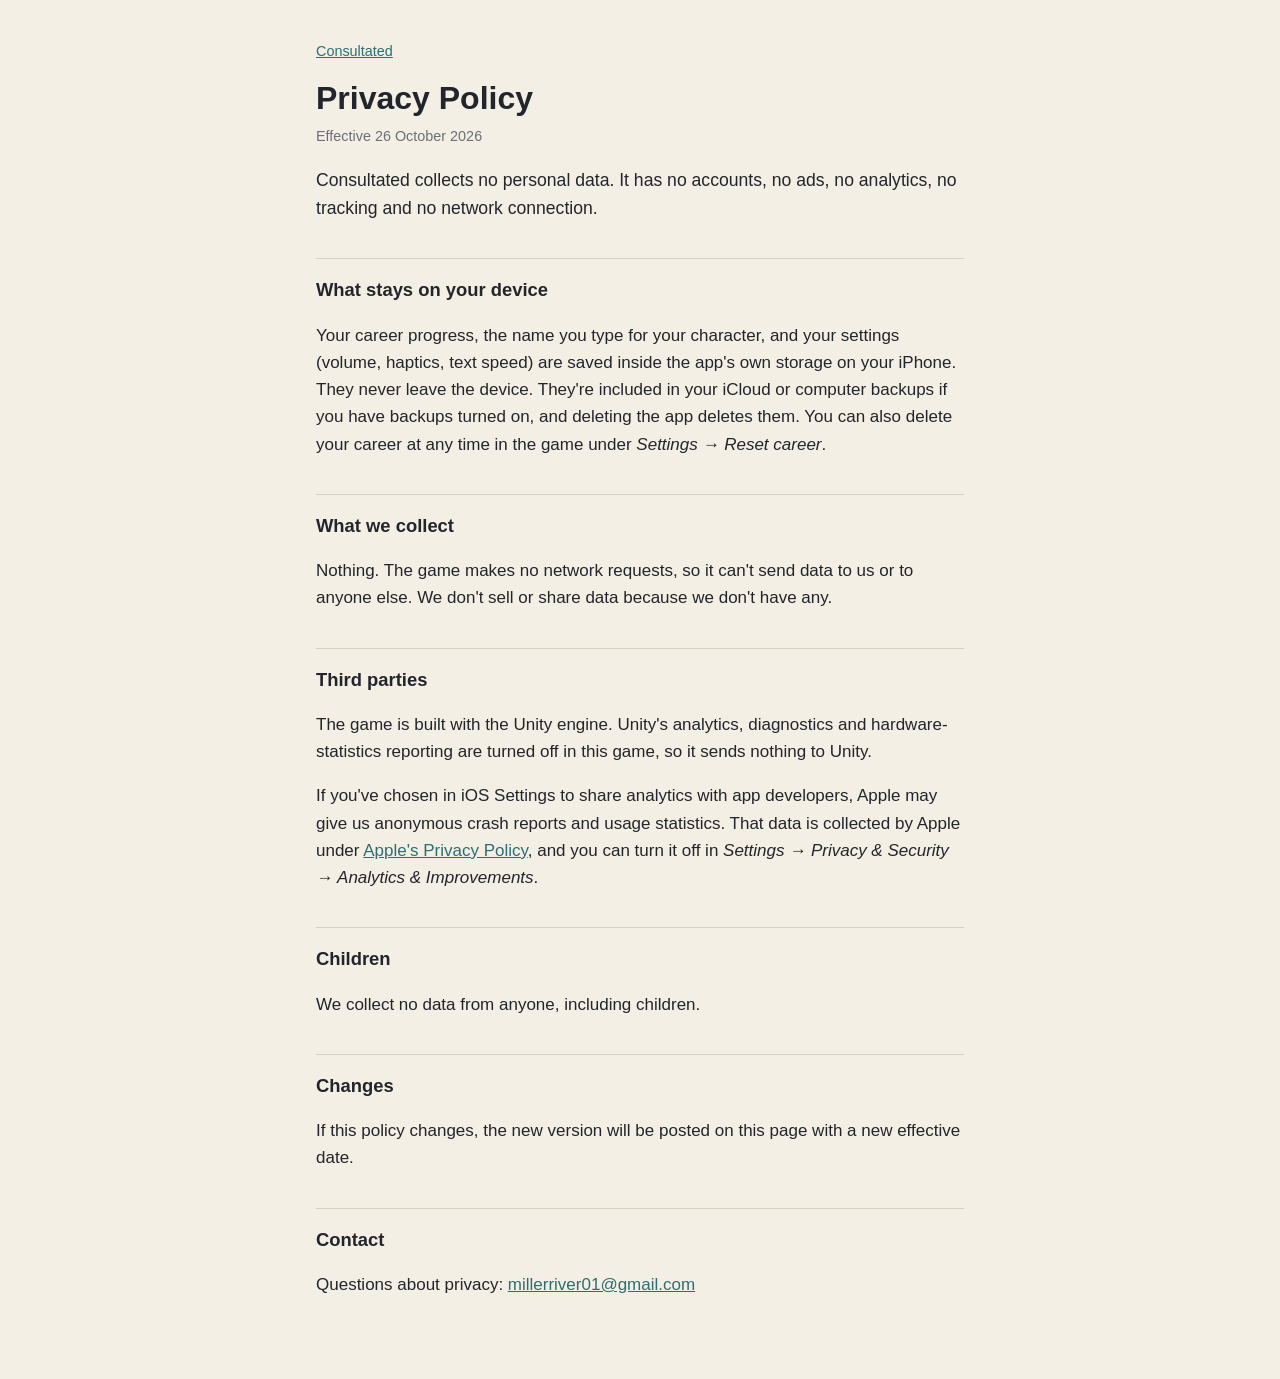
==== privacy.html @ 5e14bba3 "Consultated support page and privacy policy Co-Authored-By: Claude Opus 5.5 <noreply@anthropic.com>" ====
<!doctype html>
<html lang="en">
<head>
<meta charset="utf-8">
<meta name="viewport" content="width=device-width, initial-scale=1">
<title>Consultated Privacy Policy</title>
<link rel="stylesheet" href="style.css">
</head>
<body>
<main>
  <p class="crumb"><a href="index.html">Consultated</a></p>
  <h1>Privacy Policy</h1>
  <p class="meta">Effective 26 October 2026</p>

  <p class="lead">Consultated collects no personal data. It has no accounts, no ads, no analytics, no tracking and no network connection.</p>

  <h2>What stays on your device</h2>
  <p>Your career progress, the name you type for your character, and your settings (volume, haptics, text speed) are saved inside the app's own storage on your iPhone. They never leave the device. They're included in your iCloud or computer backups if you have backups turned on, and deleting the app deletes them. You can also delete your career at any time in the game under <em>Settings → Reset career</em>.</p>

  <h2>What we collect</h2>
  <p>Nothing. The game makes no network requests, so it can't send data to us or to anyone else. We don't sell or share data because we don't have any.</p>

  <h2>Third parties</h2>
  <p>The game is built with the Unity engine. Unity's analytics, diagnostics and hardware-statistics reporting are turned off in this game, so it sends nothing to Unity.</p>
  <p>If you've chosen in iOS Settings to share analytics with app developers, Apple may give us anonymous crash reports and usage statistics. That data is collected by Apple under <a href="https://www.apple.com/legal/privacy/">Apple's Privacy Policy</a>, and you can turn it off in <em>Settings → Privacy &amp; Security → Analytics &amp; Improvements</em>.</p>

  <h2>Children</h2>
  <p>We collect no data from anyone, including children.</p>

  <h2>Changes</h2>
  <p>If this policy changes, the new version will be posted on this page with a new effective date.</p>

  <h2>Contact</h2>
  <p>Questions about privacy: <a href="mailto:millerriver01@gmail.com">millerriver01@gmail.com</a></p>
</main>
</body>
</html>
---- style.css ----
:root {
  --bg: #f4efe4;
  --ink: #22252b;
  --muted: #6b6f78;
  --accent: #2a6f73;
  --rule: #d8d0bf;
}
@media (prefers-color-scheme: dark) {
  :root {
    --bg: #1b1d22;
    --ink: #ebe6da;
    --muted: #9da1aa;
    --accent: #6fc1c4;
    --rule: #33363d;
  }
}
* { box-sizing: border-box; }
body {
  margin: 0;
  background: var(--bg);
  color: var(--ink);
  font: 17px/1.6 -apple-system, BlinkMacSystemFont, "Segoe UI", Roboto, sans-serif;
}
main { max-width: 680px; margin: 0 auto; padding: 40px 16px 64px; }
h1 { font-size: 2rem; line-height: 1.2; margin: 0 0 8px; }
h2 { font-size: 1.15rem; margin: 36px 0 8px; padding-top: 16px; border-top: 1px solid var(--rule); }
a { color: var(--accent); }
.lead { font-size: 1.1rem; }
.meta, .crumb { color: var(--muted); font-size: 0.9rem; margin: 0 0 16px; }
dt { font-weight: 600; margin-top: 16px; }
dd { margin: 4px 0 0; }
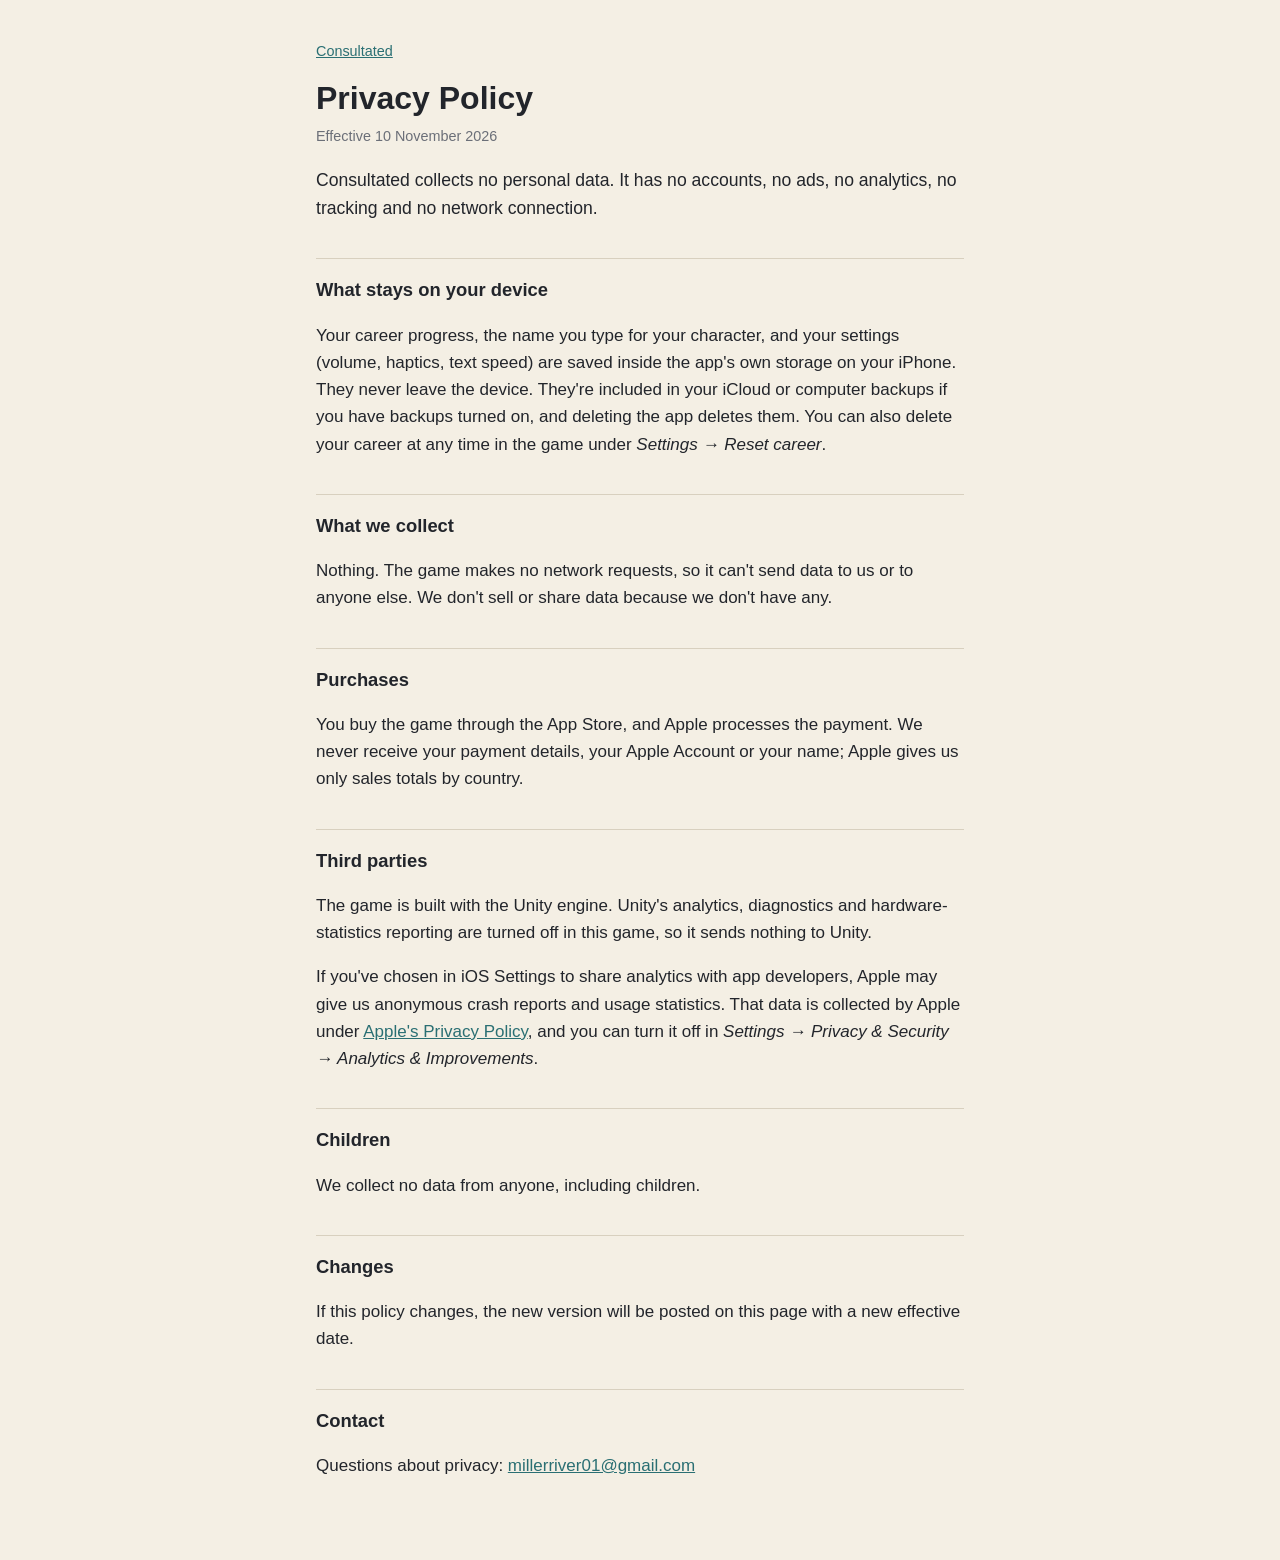
==== commit dff9339b: "Support pages for the paid release: purchases, refunds, terms of use Co-Authored-By: Claude Opus 5.5" ====
--- a/privacy.html
+++ b/privacy.html
@@ -10,7 +10,7 @@
 <main>
   <p class="crumb"><a href="index.html">Consultated</a></p>
   <h1>Privacy Policy</h1>
-  <p class="meta">Effective 26 October 2026</p>
+  <p class="meta">Effective 10 November 2026</p>
 
   <p class="lead">Consultated collects no personal data. It has no accounts, no ads, no analytics, no tracking and no network connection.</p>
 
@@ -19,6 +19,9 @@
 
   <h2>What we collect</h2>
   <p>Nothing. The game makes no network requests, so it can't send data to us or to anyone else. We don't sell or share data because we don't have any.</p>
+
+  <h2>Purchases</h2>
+  <p>You buy the game through the App Store, and Apple processes the payment. We never receive your payment details, your Apple Account or your name; Apple gives us only sales totals by country.</p>
 
   <h2>Third parties</h2>
   <p>The game is built with the Unity engine. Unity's analytics, diagnostics and hardware-statistics reporting are turned off in this game, so it sends nothing to Unity.</p>
